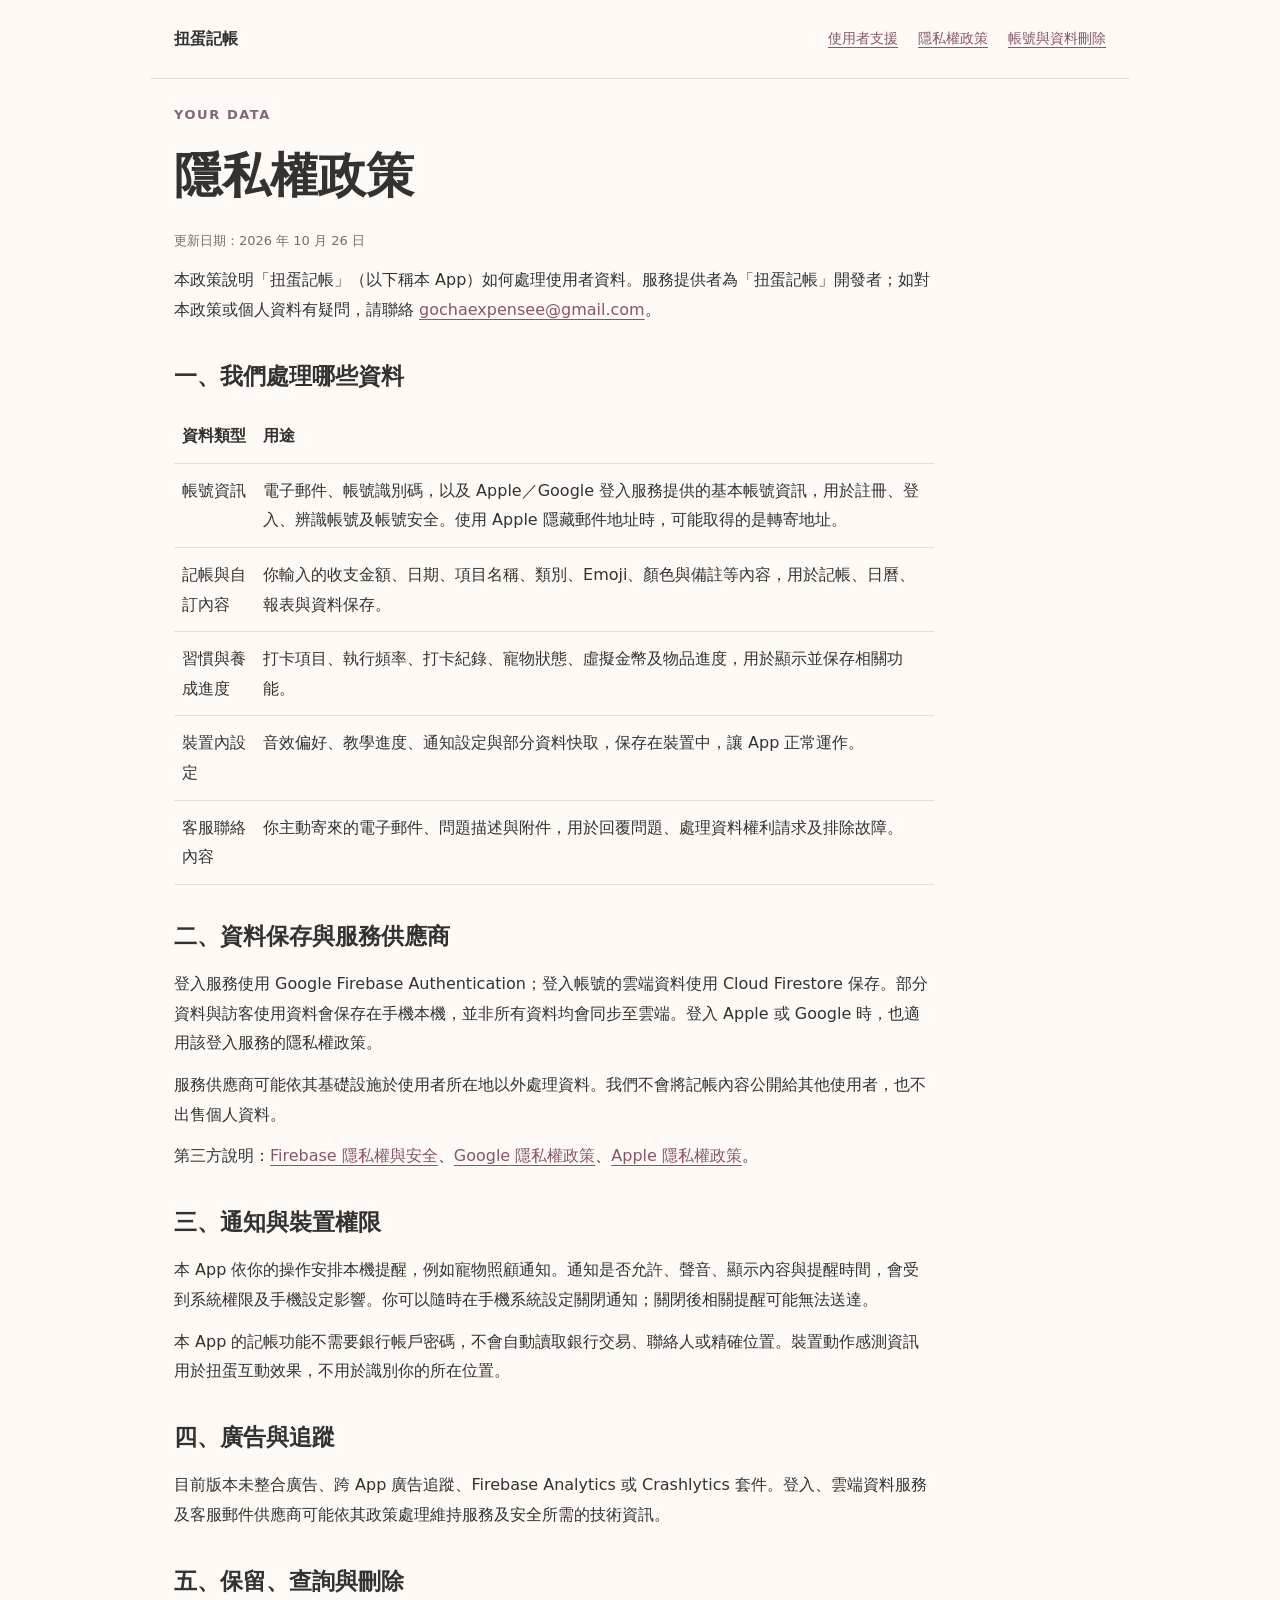
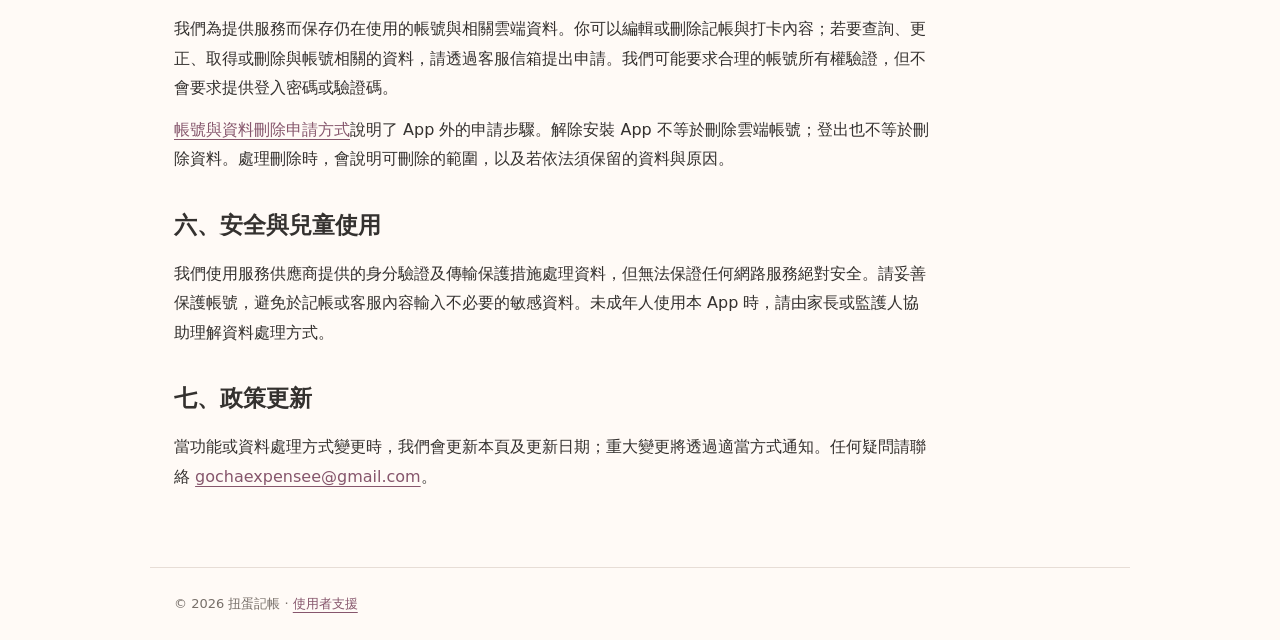
==== privacy.html @ 7399f996 "Publish Gocha Expense support and privacy pages" ====
<!doctype html><html lang="zh-Hant"><head><meta charset="utf-8"><meta name="viewport" content="width=device-width,initial-scale=1"><meta name="description" content="扭蛋記帳隱私權政策：帳號、記帳資料、習慣、寵物進度、通知及資料權利。"><title>隱私權政策｜扭蛋記帳</title><link rel="stylesheet" href="style.css"></head><body><header><a href="index.html">扭蛋記帳</a><nav aria-label="主要導覽"><a href="index.html">使用者支援</a><a href="privacy.html" aria-current="page">隱私權政策</a><a href="delete-account.html">帳號與資料刪除</a></nav></header>
<main><article><div class="eyebrow">YOUR DATA</div><h1>隱私權政策</h1><p class="meta">更新日期：2026 年 10 月 26 日</p><p>本政策說明「扭蛋記帳」（以下稱本 App）如何處理使用者資料。服務提供者為「扭蛋記帳」開發者；如對本政策或個人資料有疑問，請聯絡 <a href="mailto:gochaexpensee@gmail.com">gochaexpensee@gmail.com</a>。</p>
<h2>一、我們處理哪些資料</h2><table><thead><tr><th>資料類型</th><th>用途</th></tr></thead><tbody><tr><td>帳號資訊</td><td>電子郵件、帳號識別碼，以及 Apple／Google 登入服務提供的基本帳號資訊，用於註冊、登入、辨識帳號及帳號安全。使用 Apple 隱藏郵件地址時，可能取得的是轉寄地址。</td></tr><tr><td>記帳與自訂內容</td><td>你輸入的收支金額、日期、項目名稱、類別、Emoji、顏色與備註等內容，用於記帳、日曆、報表與資料保存。</td></tr><tr><td>習慣與養成進度</td><td>打卡項目、執行頻率、打卡紀錄、寵物狀態、虛擬金幣及物品進度，用於顯示並保存相關功能。</td></tr><tr><td>裝置內設定</td><td>音效偏好、教學進度、通知設定與部分資料快取，保存在裝置中，讓 App 正常運作。</td></tr><tr><td>客服聯絡內容</td><td>你主動寄來的電子郵件、問題描述與附件，用於回覆問題、處理資料權利請求及排除故障。</td></tr></tbody></table>
<h2>二、資料保存與服務供應商</h2><p>登入服務使用 Google Firebase Authentication；登入帳號的雲端資料使用 Cloud Firestore 保存。部分資料與訪客使用資料會保存在手機本機，並非所有資料均會同步至雲端。登入 Apple 或 Google 時，也適用該登入服務的隱私權政策。</p><p>服務供應商可能依其基礎設施於使用者所在地以外處理資料。我們不會將記帳內容公開給其他使用者，也不出售個人資料。</p><p>第三方說明：<a href="https://firebase.google.com/support/privacy">Firebase 隱私權與安全</a>、<a href="https://policies.google.com/privacy">Google 隱私權政策</a>、<a href="https://www.apple.com/legal/privacy/">Apple 隱私權政策</a>。</p>
<h2>三、通知與裝置權限</h2><p>本 App 依你的操作安排本機提醒，例如寵物照顧通知。通知是否允許、聲音、顯示內容與提醒時間，會受到系統權限及手機設定影響。你可以隨時在手機系統設定關閉通知；關閉後相關提醒可能無法送達。</p><p>本 App 的記帳功能不需要銀行帳戶密碼，不會自動讀取銀行交易、聯絡人或精確位置。裝置動作感測資訊用於扭蛋互動效果，不用於識別你的所在位置。</p>
<h2>四、廣告與追蹤</h2><p>目前版本未整合廣告、跨 App 廣告追蹤、Firebase Analytics 或 Crashlytics 套件。登入、雲端資料服務及客服郵件供應商可能依其政策處理維持服務及安全所需的技術資訊。</p>
<h2>五、保留、查詢與刪除</h2><p>我們為提供服務而保存仍在使用的帳號與相關雲端資料。你可以編輯或刪除記帳與打卡內容；若要查詢、更正、取得或刪除與帳號相關的資料，請透過客服信箱提出申請。我們可能要求合理的帳號所有權驗證，但不會要求提供登入密碼或驗證碼。</p><p><a href="delete-account.html">帳號與資料刪除申請方式</a>說明了 App 外的申請步驟。解除安裝 App 不等於刪除雲端帳號；登出也不等於刪除資料。處理刪除時，會說明可刪除的範圍，以及若依法須保留的資料與原因。</p>
<h2>六、安全與兒童使用</h2><p>我們使用服務供應商提供的身分驗證及傳輸保護措施處理資料，但無法保證任何網路服務絕對安全。請妥善保護帳號，避免於記帳或客服內容輸入不必要的敏感資料。未成年人使用本 App 時，請由家長或監護人協助理解資料處理方式。</p>
<h2>七、政策更新</h2><p>當功能或資料處理方式變更時，我們會更新本頁及更新日期；重大變更將透過適當方式通知。任何疑問請聯絡 <a href="mailto:gochaexpensee@gmail.com">gochaexpensee@gmail.com</a>。</p></article></main><footer>© 2026 扭蛋記帳 · <a href="index.html">使用者支援</a></footer></body></html>
---- style.css ----
:root{color-scheme:light;--ink:#34312f;--pink:#d792aa;--paper:#fffaf6}*{box-sizing:border-box}body{margin:0;background:var(--paper);color:var(--ink);font:16px/1.85 system-ui,-apple-system,'Microsoft JhengHei',sans-serif}a{color:#86566c;text-underline-offset:4px}header,main,footer{max-width:980px;margin:auto;padding:24px}header{display:flex;justify-content:space-between;align-items:center;gap:20px;border-bottom:1px solid #e7ddd6}header>a{font-weight:800;text-decoration:none;color:var(--ink)}nav{display:flex;gap:20px;flex-wrap:wrap;font-size:14px}h1{font-size:clamp(30px,5vw,48px);line-height:1.35;margin:16px 0 22px}h2{font-size:23px;margin:30px 0 12px}h3{font-size:18px}p{margin:12px 0}.hero{padding:50px 0 36px}.eyebrow{letter-spacing:.12em;font-size:13px;color:#806779;font-weight:700}.lead{max-width:650px;font-size:18px;color:#685f5b}.pill{display:inline-block;border:1.5px solid var(--ink);border-radius:28px;padding:11px 22px;background:#efd0dc;text-decoration:none;color:var(--ink);font-weight:700;box-shadow:0 3px 0 #34312f}.panel{border:1px solid #dcd1ca;background:white;border-radius:22px;padding:24px;margin:20px 0}.grid{display:grid;grid-template-columns:1fr 1fr;gap:20px}.grid .panel{margin:0}details{border-bottom:1px solid #e9dfd8;padding:18px 0}summary{cursor:pointer;font-weight:700}.meta,footer{font-size:13px;color:#776f69}article{max-width:760px}.note{border-left:4px solid var(--pink);padding:10px 20px;background:#f8ebf1}li{margin:8px 0}footer{margin-top:40px;border-top:1px solid #e7ddd6}a:focus-visible,summary:focus-visible{outline:3px solid #8466ae;outline-offset:5px}table{border-collapse:collapse;width:100%}td,th{text-align:left;vertical-align:top;border-bottom:1px solid #e9dfd8;padding:12px 8px}@media(max-width:620px){header{align-items:flex-start;flex-direction:column}nav{gap:14px}.grid{grid-template-columns:1fr}header,main,footer{padding:20px}.hero{padding-top:28px}.panel{padding:20px}table{font-size:14px}}
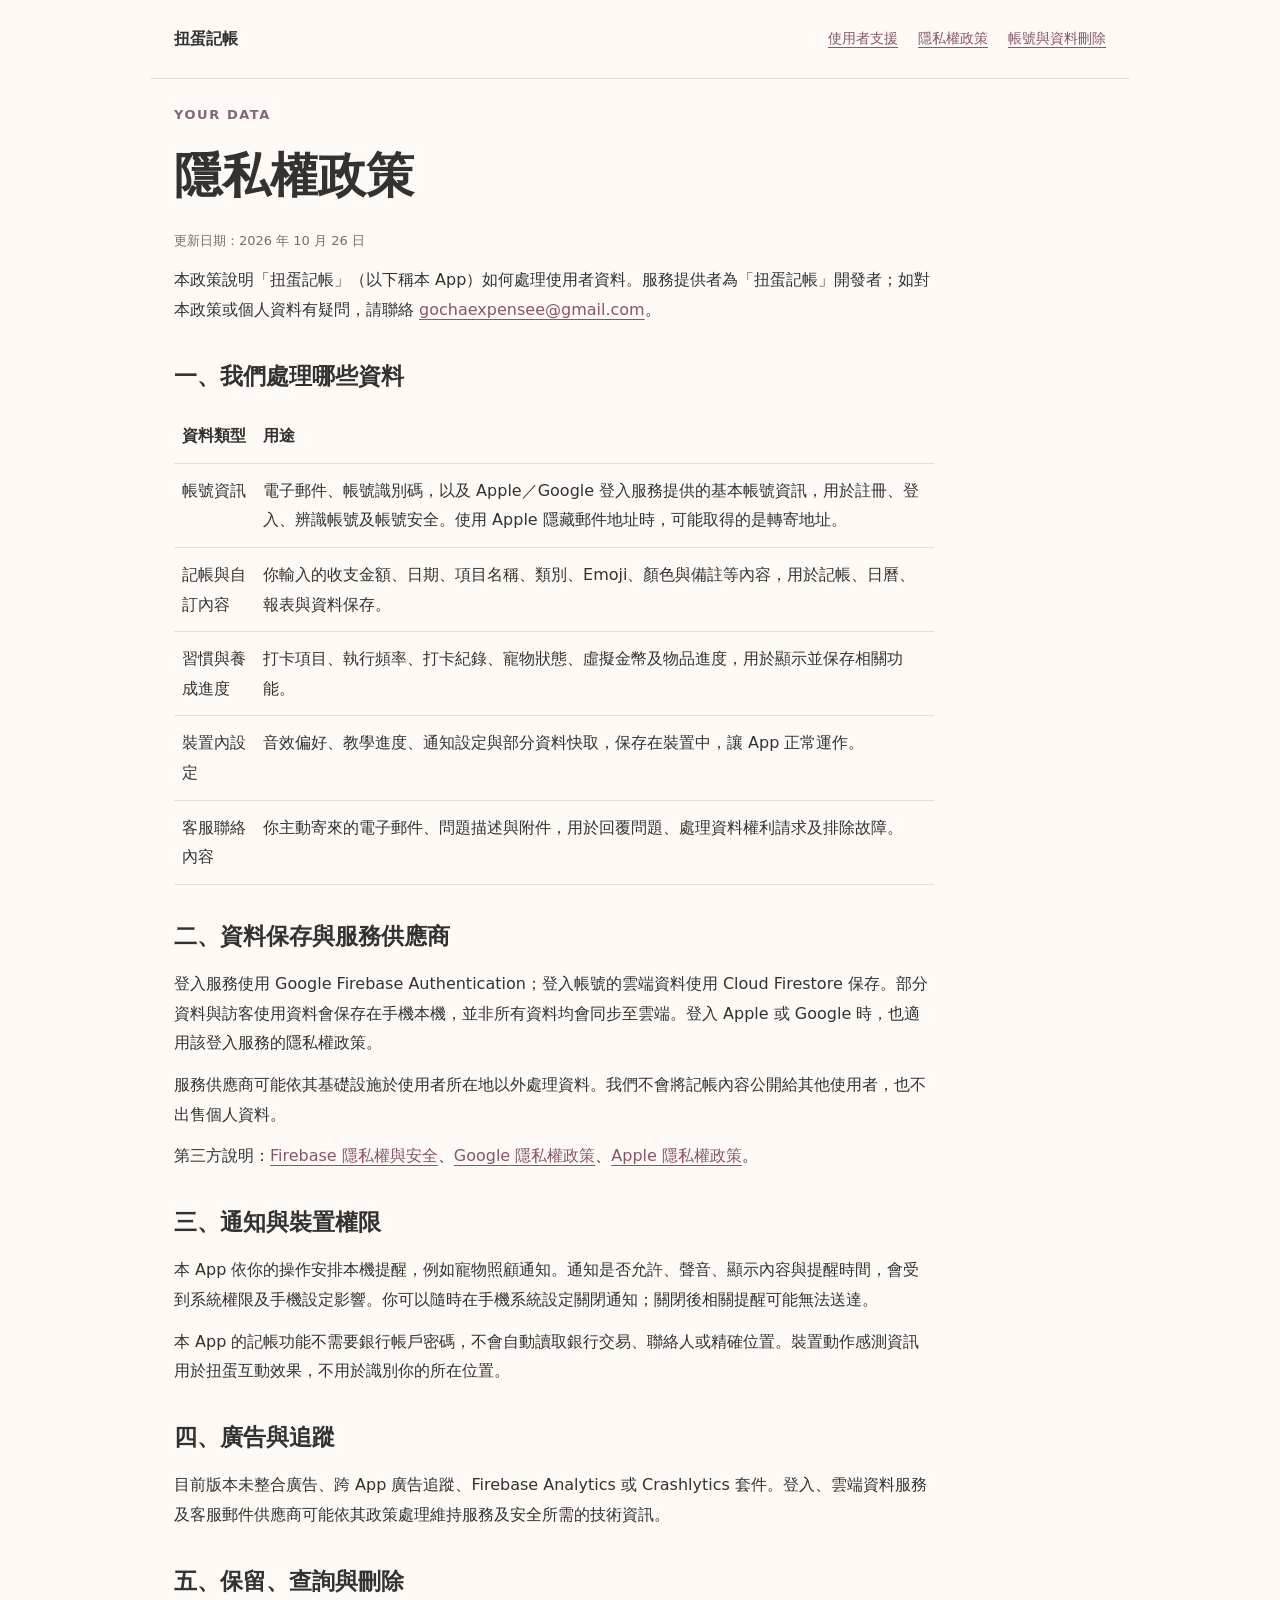
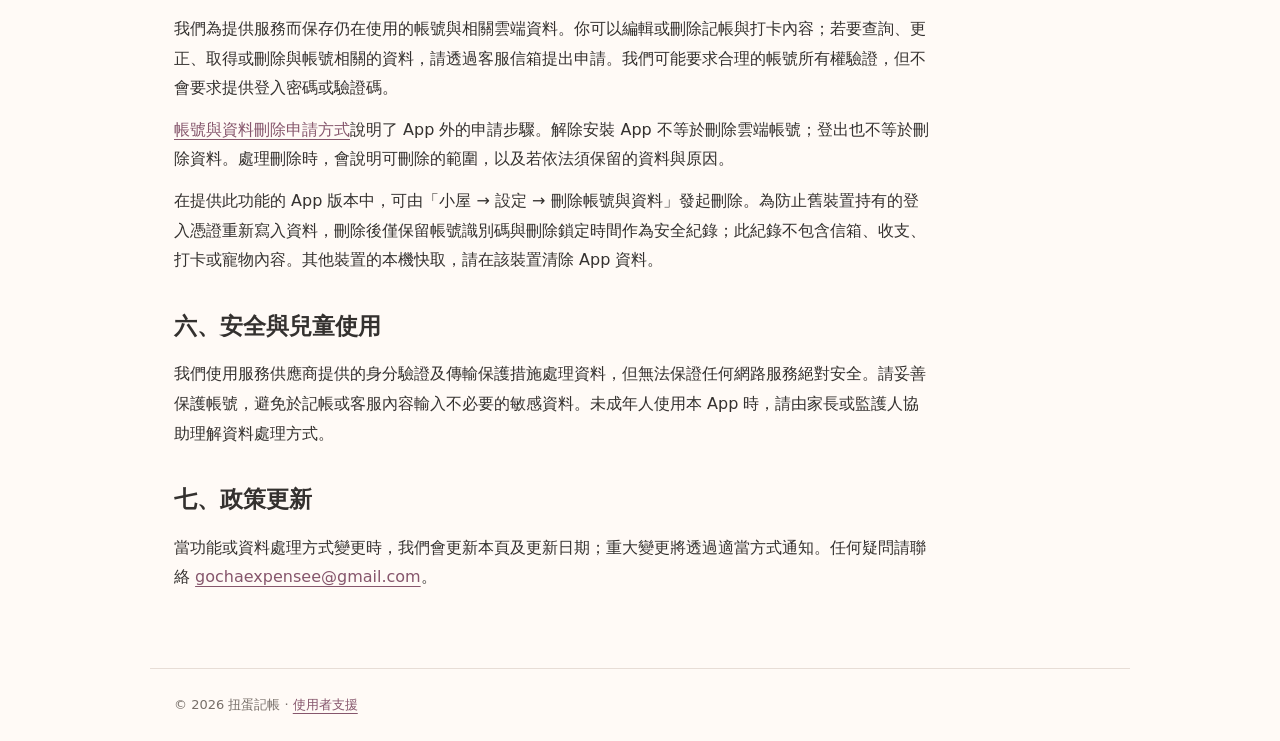
==== commit ee3203c8: "Explain in-app deletion and minimal anti-resurrection security record" ====
--- a/privacy.html
+++ b/privacy.html
@@ -1,9 +1,9 @@
-<!doctype html><html lang="zh-Hant"><head><meta charset="utf-8"><meta name="viewport" content="width=device-width,initial-scale=1"><meta name="description" content="扭蛋記帳隱私權政策：帳號、記帳資料、習慣、寵物進度、通知及資料權利。"><title>隱私權政策｜扭蛋記帳</title><link rel="stylesheet" href="style.css"></head><body><header><a href="index.html">扭蛋記帳</a><nav aria-label="主要導覽"><a href="index.html">使用者支援</a><a href="privacy.html" aria-current="page">隱私權政策</a><a href="delete-account.html">帳號與資料刪除</a></nav></header>
-<main><article><div class="eyebrow">YOUR DATA</div><h1>隱私權政策</h1><p class="meta">更新日期：2026 年 10 月 26 日</p><p>本政策說明「扭蛋記帳」（以下稱本 App）如何處理使用者資料。服務提供者為「扭蛋記帳」開發者；如對本政策或個人資料有疑問，請聯絡 <a href="mailto:gochaexpensee@gmail.com">gochaexpensee@gmail.com</a>。</p>
-<h2>一、我們處理哪些資料</h2><table><thead><tr><th>資料類型</th><th>用途</th></tr></thead><tbody><tr><td>帳號資訊</td><td>電子郵件、帳號識別碼，以及 Apple／Google 登入服務提供的基本帳號資訊，用於註冊、登入、辨識帳號及帳號安全。使用 Apple 隱藏郵件地址時，可能取得的是轉寄地址。</td></tr><tr><td>記帳與自訂內容</td><td>你輸入的收支金額、日期、項目名稱、類別、Emoji、顏色與備註等內容，用於記帳、日曆、報表與資料保存。</td></tr><tr><td>習慣與養成進度</td><td>打卡項目、執行頻率、打卡紀錄、寵物狀態、虛擬金幣及物品進度，用於顯示並保存相關功能。</td></tr><tr><td>裝置內設定</td><td>音效偏好、教學進度、通知設定與部分資料快取，保存在裝置中，讓 App 正常運作。</td></tr><tr><td>客服聯絡內容</td><td>你主動寄來的電子郵件、問題描述與附件，用於回覆問題、處理資料權利請求及排除故障。</td></tr></tbody></table>
-<h2>二、資料保存與服務供應商</h2><p>登入服務使用 Google Firebase Authentication；登入帳號的雲端資料使用 Cloud Firestore 保存。部分資料與訪客使用資料會保存在手機本機，並非所有資料均會同步至雲端。登入 Apple 或 Google 時，也適用該登入服務的隱私權政策。</p><p>服務供應商可能依其基礎設施於使用者所在地以外處理資料。我們不會將記帳內容公開給其他使用者，也不出售個人資料。</p><p>第三方說明：<a href="https://firebase.google.com/support/privacy">Firebase 隱私權與安全</a>、<a href="https://policies.google.com/privacy">Google 隱私權政策</a>、<a href="https://www.apple.com/legal/privacy/">Apple 隱私權政策</a>。</p>
-<h2>三、通知與裝置權限</h2><p>本 App 依你的操作安排本機提醒，例如寵物照顧通知。通知是否允許、聲音、顯示內容與提醒時間，會受到系統權限及手機設定影響。你可以隨時在手機系統設定關閉通知；關閉後相關提醒可能無法送達。</p><p>本 App 的記帳功能不需要銀行帳戶密碼，不會自動讀取銀行交易、聯絡人或精確位置。裝置動作感測資訊用於扭蛋互動效果，不用於識別你的所在位置。</p>
-<h2>四、廣告與追蹤</h2><p>目前版本未整合廣告、跨 App 廣告追蹤、Firebase Analytics 或 Crashlytics 套件。登入、雲端資料服務及客服郵件供應商可能依其政策處理維持服務及安全所需的技術資訊。</p>
-<h2>五、保留、查詢與刪除</h2><p>我們為提供服務而保存仍在使用的帳號與相關雲端資料。你可以編輯或刪除記帳與打卡內容；若要查詢、更正、取得或刪除與帳號相關的資料，請透過客服信箱提出申請。我們可能要求合理的帳號所有權驗證，但不會要求提供登入密碼或驗證碼。</p><p><a href="delete-account.html">帳號與資料刪除申請方式</a>說明了 App 外的申請步驟。解除安裝 App 不等於刪除雲端帳號；登出也不等於刪除資料。處理刪除時，會說明可刪除的範圍，以及若依法須保留的資料與原因。</p>
-<h2>六、安全與兒童使用</h2><p>我們使用服務供應商提供的身分驗證及傳輸保護措施處理資料，但無法保證任何網路服務絕對安全。請妥善保護帳號，避免於記帳或客服內容輸入不必要的敏感資料。未成年人使用本 App 時，請由家長或監護人協助理解資料處理方式。</p>
-<h2>七、政策更新</h2><p>當功能或資料處理方式變更時，我們會更新本頁及更新日期；重大變更將透過適當方式通知。任何疑問請聯絡 <a href="mailto:gochaexpensee@gmail.com">gochaexpensee@gmail.com</a>。</p></article></main><footer>© 2026 扭蛋記帳 · <a href="index.html">使用者支援</a></footer></body></html>
+<!doctype html><html lang="zh-Hant"><head><meta charset="utf-8"><meta name="viewport" content="width=device-width,initial-scale=1"><meta name="description" content="扭蛋記帳隱私權政策：帳號、記帳資料、習慣、寵物進度、通知及資料權利。"><title>隱私權政策｜扭蛋記帳</title><link rel="stylesheet" href="style.css"></head><body><header><a href="index.html">扭蛋記帳</a><nav aria-label="主要導覽"><a href="index.html">使用者支援</a><a href="privacy.html" aria-current="page">隱私權政策</a><a href="delete-account.html">帳號與資料刪除</a></nav></header>
+<main><article><div class="eyebrow">YOUR DATA</div><h1>隱私權政策</h1><p class="meta">更新日期：2026 年 10 月 26 日</p><p>本政策說明「扭蛋記帳」（以下稱本 App）如何處理使用者資料。服務提供者為「扭蛋記帳」開發者；如對本政策或個人資料有疑問，請聯絡 <a href="mailto:gochaexpensee@gmail.com">gochaexpensee@gmail.com</a>。</p>
+<h2>一、我們處理哪些資料</h2><table><thead><tr><th>資料類型</th><th>用途</th></tr></thead><tbody><tr><td>帳號資訊</td><td>電子郵件、帳號識別碼，以及 Apple／Google 登入服務提供的基本帳號資訊，用於註冊、登入、辨識帳號及帳號安全。使用 Apple 隱藏郵件地址時，可能取得的是轉寄地址。</td></tr><tr><td>記帳與自訂內容</td><td>你輸入的收支金額、日期、項目名稱、類別、Emoji、顏色與備註等內容，用於記帳、日曆、報表與資料保存。</td></tr><tr><td>習慣與養成進度</td><td>打卡項目、執行頻率、打卡紀錄、寵物狀態、虛擬金幣及物品進度，用於顯示並保存相關功能。</td></tr><tr><td>裝置內設定</td><td>音效偏好、教學進度、通知設定與部分資料快取，保存在裝置中，讓 App 正常運作。</td></tr><tr><td>客服聯絡內容</td><td>你主動寄來的電子郵件、問題描述與附件，用於回覆問題、處理資料權利請求及排除故障。</td></tr></tbody></table>
+<h2>二、資料保存與服務供應商</h2><p>登入服務使用 Google Firebase Authentication；登入帳號的雲端資料使用 Cloud Firestore 保存。部分資料與訪客使用資料會保存在手機本機，並非所有資料均會同步至雲端。登入 Apple 或 Google 時，也適用該登入服務的隱私權政策。</p><p>服務供應商可能依其基礎設施於使用者所在地以外處理資料。我們不會將記帳內容公開給其他使用者，也不出售個人資料。</p><p>第三方說明：<a href="https://firebase.google.com/support/privacy">Firebase 隱私權與安全</a>、<a href="https://policies.google.com/privacy">Google 隱私權政策</a>、<a href="https://www.apple.com/legal/privacy/">Apple 隱私權政策</a>。</p>
+<h2>三、通知與裝置權限</h2><p>本 App 依你的操作安排本機提醒，例如寵物照顧通知。通知是否允許、聲音、顯示內容與提醒時間，會受到系統權限及手機設定影響。你可以隨時在手機系統設定關閉通知；關閉後相關提醒可能無法送達。</p><p>本 App 的記帳功能不需要銀行帳戶密碼，不會自動讀取銀行交易、聯絡人或精確位置。裝置動作感測資訊用於扭蛋互動效果，不用於識別你的所在位置。</p>
+<h2>四、廣告與追蹤</h2><p>目前版本未整合廣告、跨 App 廣告追蹤、Firebase Analytics 或 Crashlytics 套件。登入、雲端資料服務及客服郵件供應商可能依其政策處理維持服務及安全所需的技術資訊。</p>
+<h2>五、保留、查詢與刪除</h2><p>我們為提供服務而保存仍在使用的帳號與相關雲端資料。你可以編輯或刪除記帳與打卡內容；若要查詢、更正、取得或刪除與帳號相關的資料，請透過客服信箱提出申請。我們可能要求合理的帳號所有權驗證，但不會要求提供登入密碼或驗證碼。</p><p><a href="delete-account.html">帳號與資料刪除申請方式</a>說明了 App 外的申請步驟。解除安裝 App 不等於刪除雲端帳號；登出也不等於刪除資料。處理刪除時，會說明可刪除的範圍，以及若依法須保留的資料與原因。</p>
+<p>在提供此功能的 App 版本中，可由「小屋 → 設定 → 刪除帳號與資料」發起刪除。為防止舊裝置持有的登入憑證重新寫入資料，刪除後僅保留帳號識別碼與刪除鎖定時間作為安全紀錄；此紀錄不包含信箱、收支、打卡或寵物內容。其他裝置的本機快取，請在該裝置清除 App 資料。</p><h2>六、安全與兒童使用</h2><p>我們使用服務供應商提供的身分驗證及傳輸保護措施處理資料，但無法保證任何網路服務絕對安全。請妥善保護帳號，避免於記帳或客服內容輸入不必要的敏感資料。未成年人使用本 App 時，請由家長或監護人協助理解資料處理方式。</p>
+<h2>七、政策更新</h2><p>當功能或資料處理方式變更時，我們會更新本頁及更新日期；重大變更將透過適當方式通知。任何疑問請聯絡 <a href="mailto:gochaexpensee@gmail.com">gochaexpensee@gmail.com</a>。</p></article></main><footer>© 2026 扭蛋記帳 · <a href="index.html">使用者支援</a></footer></body></html>
